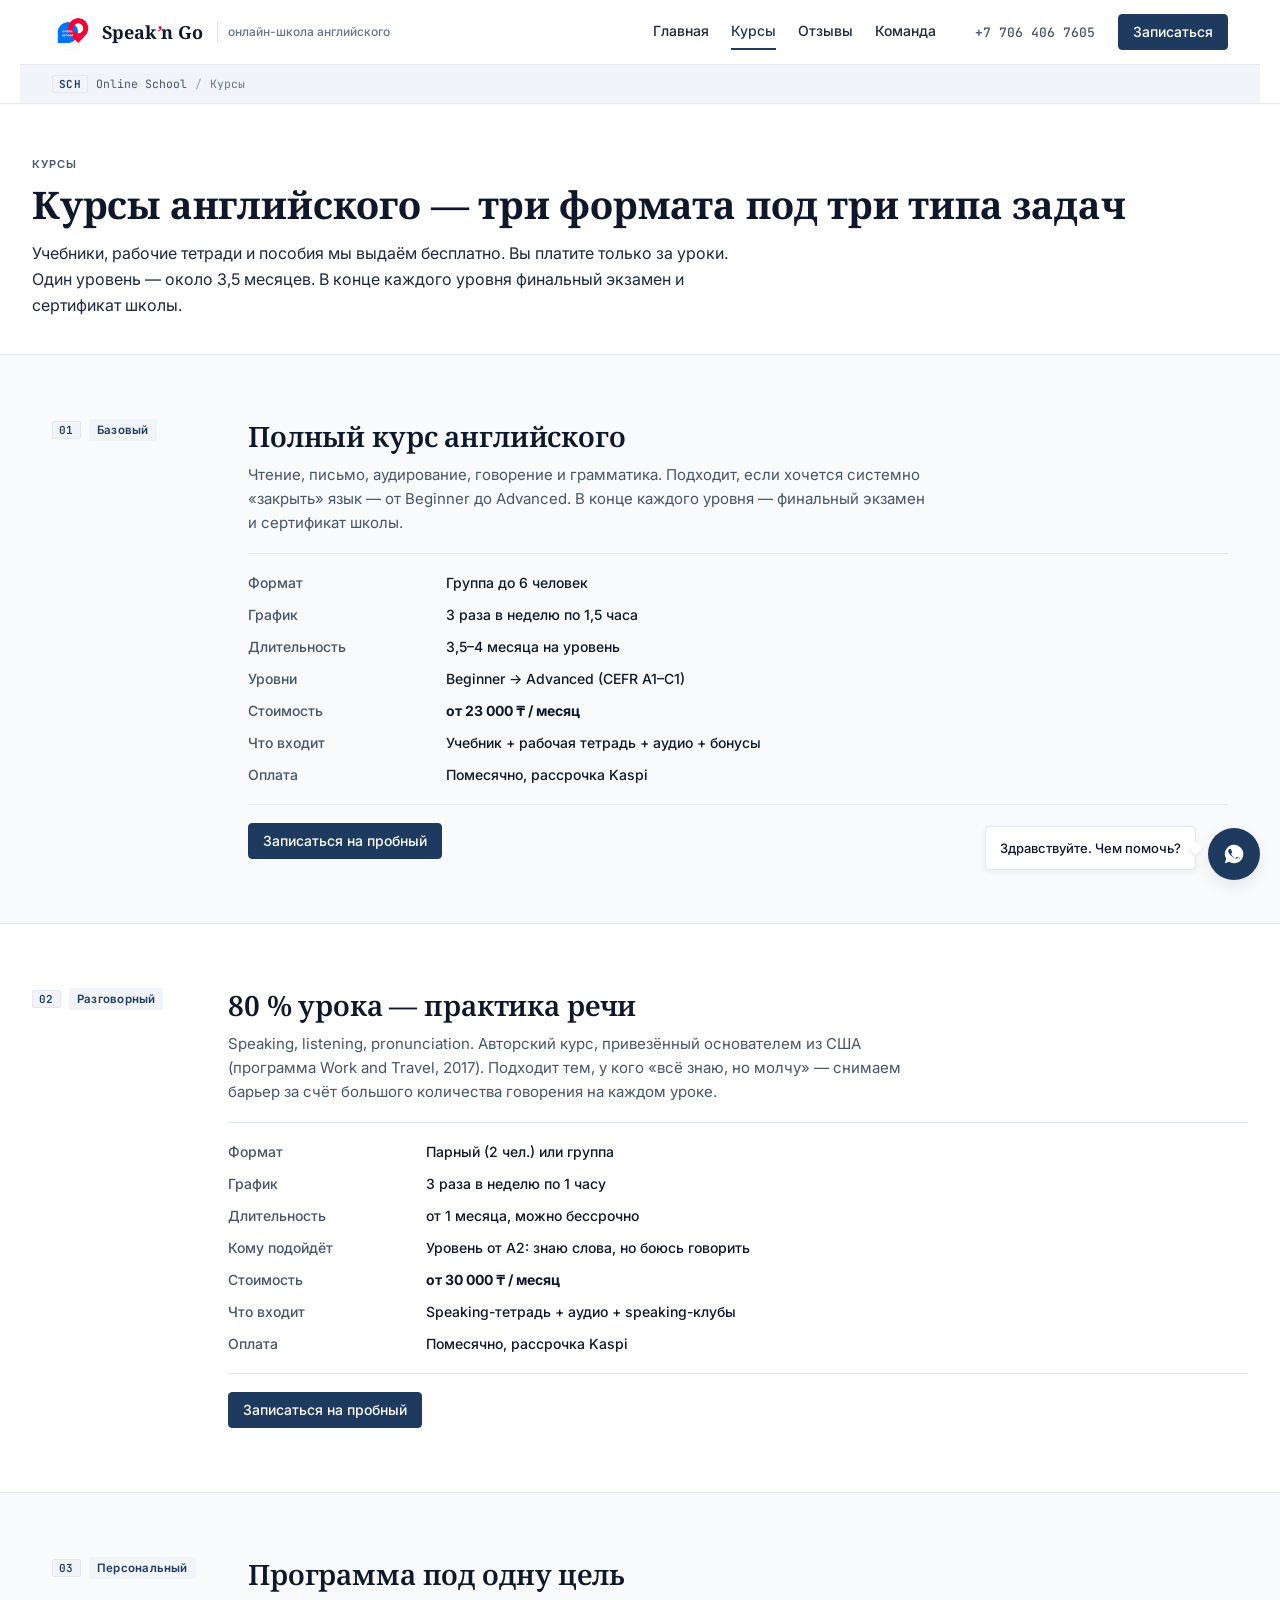
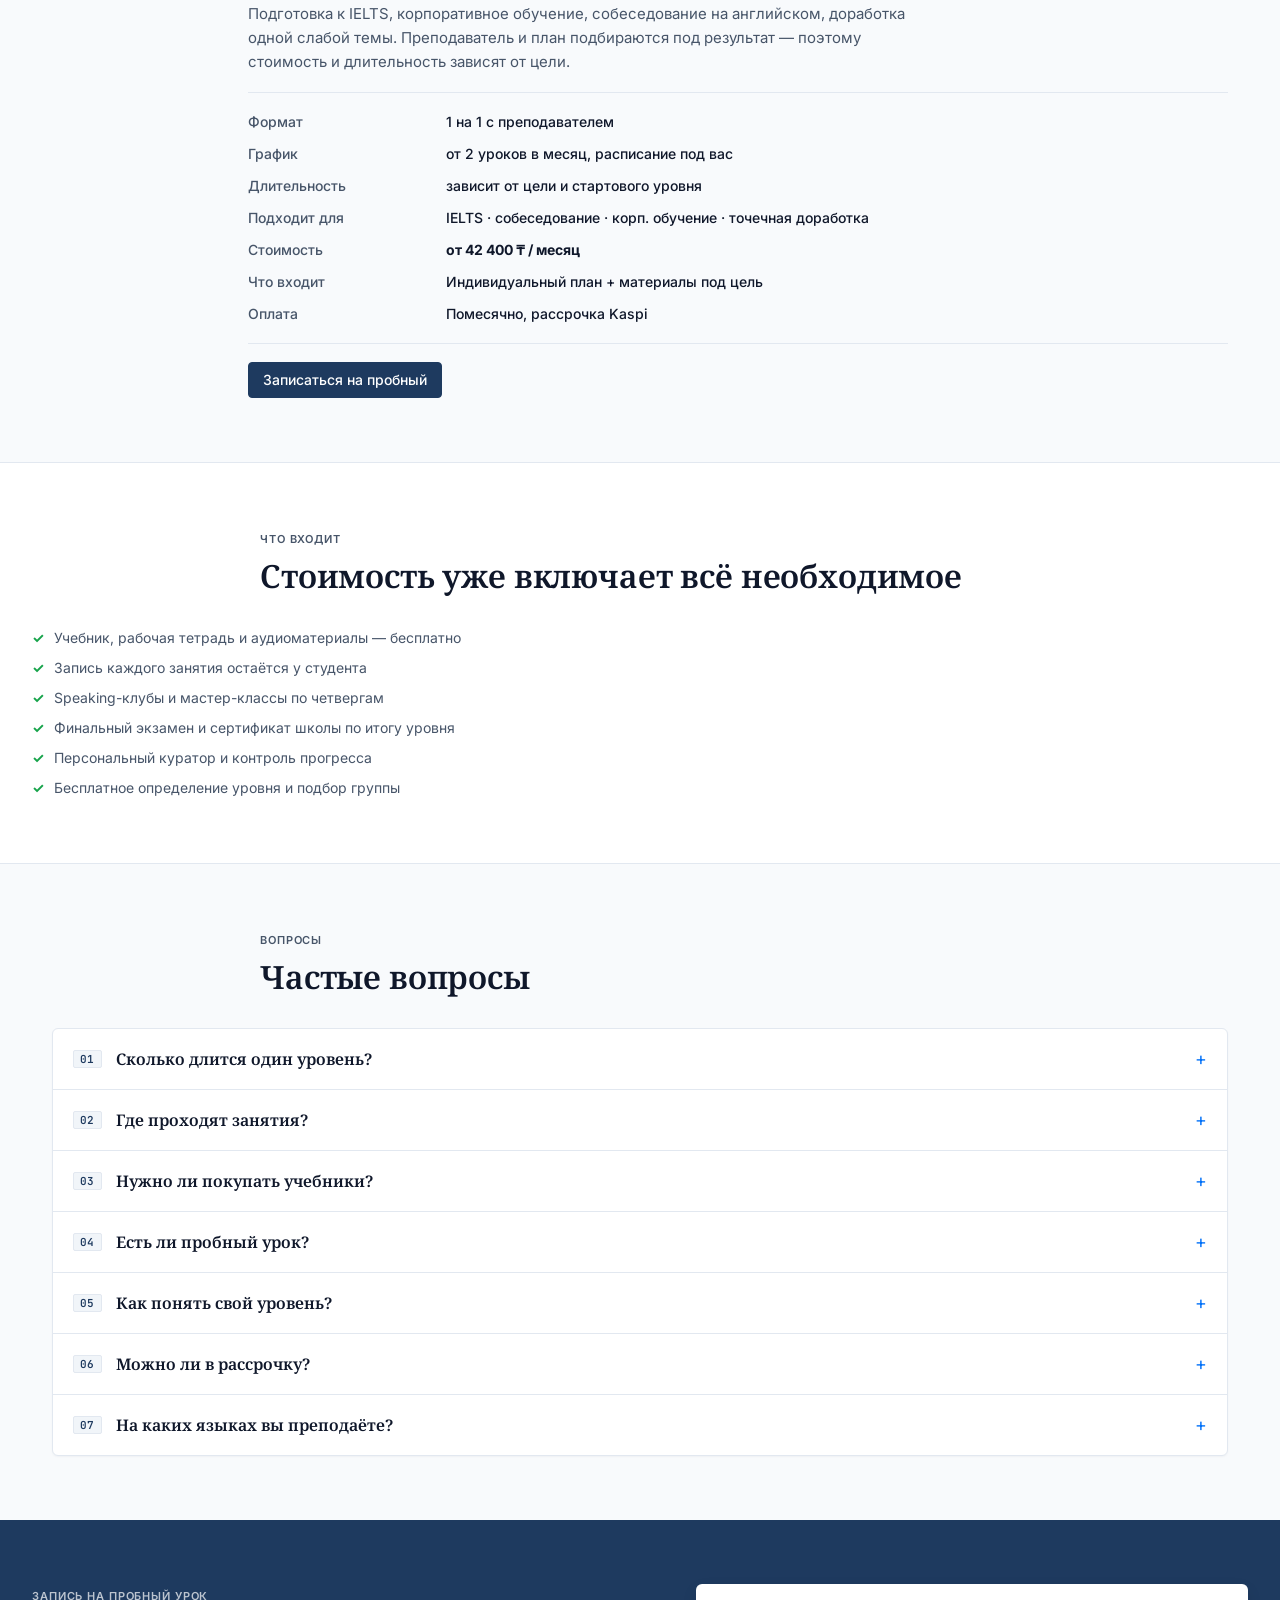
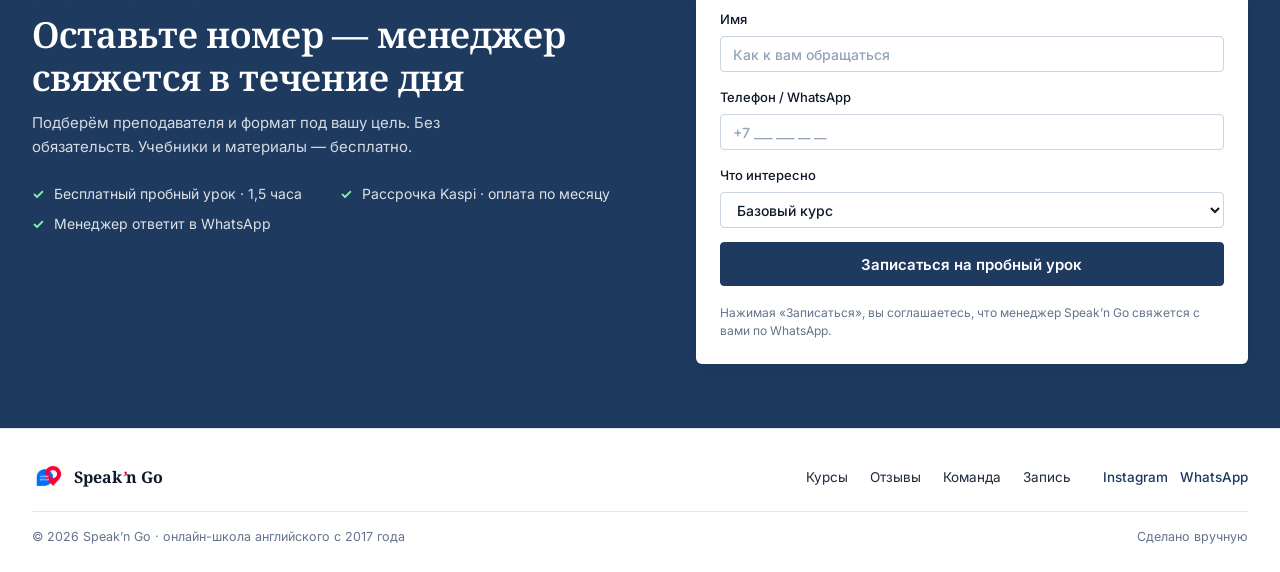
==== courses.html @ c8f8a422 "split into 4 pages + persistent chat with quick replies" ====
<!doctype html>
<html lang="ru">
<head>
<meta charset="utf-8" />
<meta name="viewport" content="width=device-width,initial-scale=1,viewport-fit=cover" />
<title>Курсы английского — Speak'n Go</title>
<meta name="description" content="Курсы Speak'n Go: базовый, разговорный и персональный. Цены, форматы, длительность, что входит в стоимость. Учебники бесплатно, рассрочка Kaspi." />
<meta name="theme-color" content="#1E3A5F" />

<link rel="icon" type="image/png" href="assets/logo-clean.png" />
<link rel="apple-touch-icon" href="assets/logo-clean.png" />

<meta property="og:type" content="website" />
<meta property="og:title" content="Курсы английского — Speak'n Go" />
<meta property="og:description" content="Базовый, разговорный и персональный курсы. Полная программа, цены и условия." />
<meta property="og:url" content="https://speak-and-go-lake.vercel.app/courses.html" />
<meta property="og:image" content="https://speak-and-go-lake.vercel.app/assets/logo-clean.png" />
<meta name="twitter:card" content="summary_large_image" />

<link rel="preconnect" href="https://fonts.googleapis.com" />
<link rel="preconnect" href="https://fonts.gstatic.com" crossorigin />
<link href="https://fonts.googleapis.com/css2?family=Noto+Serif:ital,wght@0,400;0,600;0,700;1,400;1,600&family=Inter:wght@400;500;600;700&family=JetBrains+Mono:wght@400;500;600&display=swap" rel="stylesheet" />
<link rel="stylesheet" href="style.css" />
</head>
<body data-page="courses">

<a class="skip" href="#main">К содержанию</a>

<header class="topbar">
  <div class="topbar__row">
    <a class="brand" href="index.html" aria-label="Speak'n Go">
      <img src="assets/logo-clean.webp" alt="" width="40" height="40" />
      <span class="brand__name">Speak<span>’</span>n Go</span>
      <span class="brand__sub">онлайн-школа английского</span>
    </a>
    <nav class="topbar__nav" aria-label="Главное меню">
      <a href="index.html">Главная</a>
      <a href="courses.html" class="is-active">Курсы</a>
      <a href="results.html">Отзывы</a>
      <a href="team.html">Команда</a>
    </nav>
    <div class="topbar__cta">
      <a class="btn btn--ghost" href="tel:+77064067605">+7 706 406 7605</a>
      <a class="btn btn--primary" href="#lead">Записаться</a>
    </div>
    <button id="burger" class="burger" aria-controls="mobileMenu" aria-expanded="false" aria-label="Меню">
      <span></span><span></span><span></span>
    </button>
  </div>
  <nav id="mobileMenu" class="mobileMenu" hidden aria-label="Мобильное меню">
    <a href="index.html" data-close>Главная</a>
    <a href="courses.html" data-close>Курсы</a>
    <a href="results.html" data-close>Отзывы</a>
    <a href="team.html" data-close>Команда</a>
    <a class="btn btn--primary mobileMenu__cta" href="#lead" data-close>Записаться</a>
  </nav>
  <div class="topbar__crumb">
    <span class="kbd">SCH</span>
    <a href="index.html">Online School</a>
    <span class="sep">/</span>
    <span class="muted">Курсы</span>
  </div>
</header>

<main id="main">

<section class="page-hero">
  <div class="page-hero__inner">
    <span class="overline">Курсы</span>
    <h1>Курсы английского — три формата под три типа задач</h1>
    <p class="lede">Учебники, рабочие тетради и пособия мы выдаём бесплатно. Вы платите только за уроки. Один уровень — около 3,5 месяцев. В конце каждого уровня финальный экзамен и сертификат школы.</p>
  </div>
</section>

<section id="basic" class="section">
  <div class="course-row">
    <div class="course-row__meta">
      <span class="kbd">01</span>
      <span class="chip chip--filter">Базовый</span>
    </div>
    <div class="course-row__body">
      <h2>Полный курс английского</h2>
      <p class="section__lead">Чтение, письмо, аудирование, говорение и грамматика. Подходит, если хочется системно «закрыть» язык — от Beginner до Advanced. В конце каждого уровня — финальный экзамен и сертификат школы.</p>
      <dl class="kv kv--wide">
        <dt>Формат</dt><dd>Группа до 6 человек</dd>
        <dt>График</dt><dd>3 раза в неделю по 1,5 часа</dd>
        <dt>Длительность</dt><dd>3,5–4 месяца на уровень</dd>
        <dt>Уровни</dt><dd>Beginner → Advanced (CEFR A1–C1)</dd>
        <dt>Стоимость</dt><dd><b>от 23 000 ₸ / месяц</b></dd>
        <dt>Что входит</dt><dd>Учебник + рабочая тетрадь + аудио + бонусы</dd>
        <dt>Оплата</dt><dd>Помесячно, рассрочка Kaspi</dd>
      </dl>
      <a class="btn btn--primary" href="#lead">Записаться на пробный</a>
    </div>
  </div>
</section>

<section id="speaking" class="section section--alt">
  <div class="course-row">
    <div class="course-row__meta">
      <span class="kbd">02</span>
      <span class="chip chip--filter">Разговорный</span>
    </div>
    <div class="course-row__body">
      <h2>80 % урока — практика речи</h2>
      <p class="section__lead">Speaking, listening, pronunciation. Авторский курс, привезённый основателем из США (программа Work&nbsp;and&nbsp;Travel, 2017). Подходит тем, у кого «всё знаю, но молчу» — снимаем барьер за счёт большого количества говорения на каждом уроке.</p>
      <dl class="kv kv--wide">
        <dt>Формат</dt><dd>Парный (2 чел.) или группа</dd>
        <dt>График</dt><dd>3 раза в неделю по 1 часу</dd>
        <dt>Длительность</dt><dd>от 1 месяца, можно бессрочно</dd>
        <dt>Кому подойдёт</dt><dd>Уровень от A2: знаю слова, но боюсь говорить</dd>
        <dt>Стоимость</dt><dd><b>от 30 000 ₸ / месяц</b></dd>
        <dt>Что входит</dt><dd>Speaking-тетрадь + аудио + speaking-клубы</dd>
        <dt>Оплата</dt><dd>Помесячно, рассрочка Kaspi</dd>
      </dl>
      <a class="btn btn--primary" href="#lead">Записаться на пробный</a>
    </div>
  </div>
</section>

<section id="personal" class="section">
  <div class="course-row">
    <div class="course-row__meta">
      <span class="kbd">03</span>
      <span class="chip chip--filter">Персональный</span>
    </div>
    <div class="course-row__body">
      <h2>Программа под одну цель</h2>
      <p class="section__lead">Подготовка к IELTS, корпоративное обучение, собеседование на английском, доработка одной слабой темы. Преподаватель и план подбираются под результат — поэтому стоимость и длительность зависят от цели.</p>
      <dl class="kv kv--wide">
        <dt>Формат</dt><dd>1 на 1 с преподавателем</dd>
        <dt>График</dt><dd>от 2 уроков в месяц, расписание под вас</dd>
        <dt>Длительность</dt><dd>зависит от цели и стартового уровня</dd>
        <dt>Подходит для</dt><dd>IELTS · собеседование · корп. обучение · точечная доработка</dd>
        <dt>Стоимость</dt><dd><b>от 42 400 ₸ / месяц</b></dd>
        <dt>Что входит</dt><dd>Индивидуальный план + материалы под цель</dd>
        <dt>Оплата</dt><dd>Помесячно, рассрочка Kaspi</dd>
      </dl>
      <a class="btn btn--primary" href="#lead">Записаться на пробный</a>
    </div>
  </div>
</section>

<section class="section section--alt">
  <header class="section__head">
    <span class="overline">Что входит</span>
    <h2>Стоимость уже включает всё необходимое</h2>
  </header>
  <ul class="bullets bullets--col">
    <li>Учебник, рабочая тетрадь и аудиоматериалы — бесплатно</li>
    <li>Запись каждого занятия остаётся у студента</li>
    <li>Speaking-клубы и мастер-классы по четвергам</li>
    <li>Финальный экзамен и сертификат школы по итогу уровня</li>
    <li>Персональный куратор и контроль прогресса</li>
    <li>Бесплатное определение уровня и подбор группы</li>
  </ul>
</section>

<section id="faq" class="section">
  <header class="section__head">
    <span class="overline">Вопросы</span>
    <h2>Частые вопросы</h2>
  </header>
  <div class="qa">
    <details>
      <summary><span class="kbd">01</span> Сколько длится один уровень?</summary>
      <p>В среднем 3,5–4 месяца. Зависит от количества занятий в неделю. В конце уровня — финальный экзамен; чтобы перейти дальше, нужно набрать 70 %+. После сдачи студент получает сертификат об окончании уровня.</p>
    </details>
    <details>
      <summary><span class="kbd">02</span> Где проходят занятия?</summary>
      <p>Онлайн, на платформе Zoom или Google Meet. Преподаватель видит вас, вы видите его и материалы. Все занятия записываются и остаются у вас.</p>
    </details>
    <details>
      <summary><span class="kbd">03</span> Нужно ли покупать учебники?</summary>
      <p>Нет. Все учебные материалы мы выдаём бесплатно в электронном формате — плюс пакет бонусов от школы.</p>
    </details>
    <details>
      <summary><span class="kbd">04</span> Есть ли пробный урок?</summary>
      <p>Да, два варианта. Бесплатно — в действующей группе вашего уровня (1,5 часа). Индивидуально — 2 400 ₸ за 1 час, изучаете первую тему вашего курса. Перед уроком менеджер бесплатно подбирает группу.</p>
    </details>
    <details>
      <summary><span class="kbd">05</span> Как понять свой уровень?</summary>
      <p>Перед записью наш менеджер проводит бесплатную консультацию: выявляет цели, желания и текущий уровень — после этого предлагает формат и программу.</p>
    </details>
    <details>
      <summary><span class="kbd">06</span> Можно ли в рассрочку?</summary>
      <p>Да, доступна рассрочка Kaspi. Также можно платить помесячно — без долгого договора.</p>
    </details>
    <details>
      <summary><span class="kbd">07</span> На каких языках вы преподаёте?</summary>
      <p>Объясняем на русском и казахском. Есть преподаватели, которые ведут уроки полностью на казахском.</p>
    </details>
  </div>
</section>

<section id="lead" class="section lead">
  <div class="lead__grid">
    <div class="lead__copy">
      <span class="overline overline--invert">Запись на пробный урок</span>
      <h2>Оставьте номер — менеджер свяжется в течение дня</h2>
      <p>Подберём преподавателя и формат под вашу цель. Без обязательств. Учебники и материалы — бесплатно.</p>
      <ul class="bullets bullets--invert">
        <li>Бесплатный пробный урок · 1,5 часа</li>
        <li>Рассрочка Kaspi · оплата по месяцу</li>
        <li>Менеджер ответит в WhatsApp</li>
      </ul>
    </div>
    <form class="lead__form" id="leadForm" onsubmit="return submitLead(event)" novalidate>
      <label>Имя
        <input type="text" name="name" required autocomplete="name" placeholder="Как к вам обращаться" />
      </label>
      <label>Телефон / WhatsApp
        <input type="tel" name="phone" required autocomplete="tel" placeholder="+7 ___ ___ __ __" />
      </label>
      <label>Что интересно
        <select name="course">
          <option value="basic">Базовый курс</option>
          <option value="speaking">Разговорный</option>
          <option value="personal">Персональный (IELTS / собеседование / корп.)</option>
          <option value="kids">Для ребёнка</option>
          <option value="other">Подскажите</option>
        </select>
      </label>
      <button class="btn btn--primary btn--lg" type="submit">Записаться на пробный урок</button>
      <p class="form__note">Нажимая «Записаться», вы соглашаетесь, что менеджер Speak<span>’</span>n Go свяжется с вами по WhatsApp.</p>
    </form>
  </div>
</section>

</main>

<footer class="footer">
  <div class="footer__row">
    <a class="brand brand--foot" href="index.html" aria-label="Speak'n Go">
      <img src="assets/logo-clean.webp" alt="" width="32" height="32" />
      <span class="brand__name">Speak<span>’</span>n Go</span>
    </a>
    <nav class="footer__nav" aria-label="Подвал">
      <a href="courses.html">Курсы</a>
      <a href="results.html">Отзывы</a>
      <a href="team.html">Команда</a>
      <a href="#lead">Запись</a>
    </nav>
    <div class="footer__contacts">
      <a href="https://instagram.com/speakngo.online" target="_blank" rel="noopener">Instagram</a>
      <a href="#lead">WhatsApp</a>
    </div>
  </div>
  <div class="footer__legal">
    <span>© <span id="year"></span> Speak<span>’</span>n Go · онлайн-школа английского с 2017 года</span>
    <span class="muted">Сделано вручную</span>
  </div>
</footer>

<button class="wa-float" id="chatToggle" aria-controls="chat" aria-expanded="false" aria-label="Открыть чат">
  <svg width="22" height="22" viewBox="0 0 24 24" aria-hidden="true"><path fill="currentColor" d="M12 2a10 10 0 0 0-8.5 15.2L2 22l4.9-1.5A10 10 0 1 0 12 2Zm5 13.6c-.2.6-1.2 1.2-1.7 1.3-.5.1-1.1.1-1.7-.1-.4-.1-1-.3-1.6-.6a13 13 0 0 1-5.1-4.5 5.7 5.7 0 0 1-1.2-3c0-.6.2-1.2.6-1.6.4-.4.8-.5 1-.5h.7c.2 0 .5-.1.8.6l1.1 2.6c.1.2.1.4 0 .6l-.4.6-.5.6c-.2.2-.3.4-.1.7.2.3.9 1.4 1.9 2.3 1.3 1.1 2.4 1.5 2.7 1.7.3.1.5.1.7-.1l.8-.9c.2-.3.5-.2.7-.1l2.3 1.1c.3.1.5.2.6.4.1.2.1.5-.1 1.1Z"/></svg>
</button>
<div class="wa-greeting" id="chatGreeting">Здравствуйте. Чем помочь?</div>

<aside class="chat" id="chat" hidden aria-label="Чат школы">
  <header class="chat__head">
    <div>
      <strong>Speak<span>’</span>n Go</strong>
      <small><span class="dot"></span> онлайн · ответим за 5 минут</small>
    </div>
    <button id="chatClose" aria-label="Закрыть">×</button>
  </header>
  <div class="chat__body" id="chatBody">
    <div class="chat__msg chat__msg--in">Здравствуйте. Я менеджер Speak<span>’</span>n Go. Что вас интересует?</div>
  </div>
  <div class="chat__quick">
    <button data-q="trial">Пробный урок</button>
    <button data-q="price">Стоимость</button>
    <button data-q="format">Как проходят занятия</button>
    <button data-q="ielts">IELTS-подготовка</button>
    <button data-q="kids">Можно ли ребёнку</button>
    <button data-q="kaspi">Рассрочка</button>
  </div>
  <a class="btn btn--primary btn--block chat__cta" href="#lead" data-close-chat>Оставить заявку</a>
</aside>

<script src="script.js"></script>
</body>
</html>
---- style.css ----
/* =========================================================================
   Speak'n Go — CorpScale (per .design/DESIGN.md)
   Navy + slate + blue · Noto Serif headlines · Inter body · JetBrains Mono
   ========================================================================= */

:root{
  --primary:#1E3A5F;        /* navy */
  --primary-2:#162D4A;      /* navy hover */
  --secondary:#475569;      /* slate */
  --tertiary:#0070F8;       /* link blue — sampled from logo */
  --tertiary-2:#0057C2;
  --brand-red:#F00038;      /* pin red — sampled from logo */
  --brand-red-2:#C70030;
  --brand-blue:#0070F8;     /* bubble blue — sampled from logo */
  --bg:#F8FAFC;
  --surface:#FFFFFF;
  --ink:#0F172A;
  --ink-2:#1E293B;
  --muted:#64748B;
  --muted-2:#94A3B8;
  --border:#E2E8F0;
  --border-2:#CBD5E1;
  --rail:#F1F5F9;
  --ok:#16A34A;
  --ok-bg:rgba(22,163,74,.10);
  --warn:#CA8A04;
  --info:#2563EB;
  --info-bg:rgba(37,99,235,.10);

  --r-sm:2px;
  --r:4px;
  --r-lg:6px;
  --r-xl:8px;

  --shadow-1:0 1px 2px rgba(15,23,42,.04);
  --shadow-2:0 2px 6px rgba(15,23,42,.06);
  --shadow-3:0 6px 16px rgba(15,23,42,.08);
  --shadow-4:0 12px 32px rgba(15,23,42,.12);

  --serif:'Noto Serif',Georgia,'Times New Roman',serif;
  --sans:'Inter',-apple-system,Segoe UI,Roboto,sans-serif;
  --mono:'JetBrains Mono',ui-monospace,SFMono-Regular,Menlo,monospace;

  --pad:clamp(16px,4vw,32px);
  --max:1240px;
}

*{box-sizing:border-box}
html{scroll-behavior:smooth;-webkit-text-size-adjust:100%}
body{
  margin:0;background:var(--bg);color:var(--ink-2);
  font-family:var(--sans);font-size:14px;line-height:22px;
  -webkit-font-smoothing:antialiased;text-rendering:optimizeLegibility;
}
body.no-scroll{overflow:hidden}
img{max-width:100%;height:auto;display:block}
a{color:inherit;text-decoration:none}
button{font:inherit;cursor:pointer;background:none;border:0}

.skip{position:absolute;left:-9999px}
.skip:focus{left:8px;top:8px;background:var(--primary);color:#fff;padding:8px 12px;border-radius:var(--r);z-index:1000}

/* Typography utility classes */
.overline{font-family:var(--sans);font-size:11px;line-height:16px;font-weight:600;letter-spacing:.08em;text-transform:uppercase;color:var(--secondary);display:inline-block}
.overline--invert{color:rgba(255,255,255,.7)}
.kbd{display:inline-flex;align-items:center;justify-content:center;min-width:24px;height:18px;padding:0 6px;background:var(--rail);border:1px solid var(--border);border-radius:var(--r-sm);font-family:var(--mono);font-size:11px;line-height:1;font-weight:600;color:var(--primary);letter-spacing:.04em}
.muted{color:var(--muted)}
.small{font-size:12px;line-height:18px}
.center{text-align:center}
.link{color:var(--tertiary);font-weight:500}
.link:hover{color:var(--tertiary-2);text-decoration:underline;text-underline-offset:2px}

h1,h2,h3,h4{font-family:var(--serif);font-weight:700;color:var(--ink);margin:0;letter-spacing:-.005em}
h1{font-size:clamp(30px,4.4vw,44px);line-height:1.12;font-weight:700}
h1 em{font-style:italic;color:var(--brand-red);font-weight:700;background:linear-gradient(180deg,transparent 62%,rgba(240,0,56,.16) 62%);padding:0 .04em}
h2{font-size:24px;line-height:32px;font-weight:600}
h3{font-size:18px;line-height:26px;font-weight:600}
h4{font-size:15px;line-height:22px;font-weight:600}

/* ====================== TOP BAR ====================== */
.topbar{position:sticky;top:0;z-index:100;background:var(--surface);border-bottom:1px solid var(--border);box-shadow:var(--shadow-1)}
.topbar__row{
  max-width:var(--max);margin:0 auto;padding:0 var(--pad);
  display:flex;align-items:center;gap:24px;height:64px;
}
.brand{display:inline-flex;align-items:center;gap:10px;color:var(--ink)}
.brand img{width:40px;height:40px;display:block}
.brand__name{font-family:var(--serif);font-weight:700;font-size:18px;line-height:1;color:var(--ink)}
.brand__name span{color:var(--brand-red);font-style:italic;font-weight:700}
.brand__sub{display:none;font-size:12px;color:var(--muted);font-weight:500}
@media (min-width:1024px){.brand__sub{display:inline-block;border-left:1px solid var(--border);padding-left:10px;margin-left:4px}}

.topbar__nav{display:none;gap:22px;margin-left:auto}
.topbar__nav a{font-size:14px;font-weight:500;color:var(--ink-2);padding:6px 0;border-bottom:2px solid transparent}
.topbar__nav a:hover{color:var(--primary);border-bottom-color:var(--primary)}
.topbar__cta{display:none;gap:8px;margin-left:0}
@media (min-width:1024px){
  .topbar__nav{display:inline-flex}
  .topbar__cta{display:inline-flex}
}

.burger{display:inline-flex;flex-direction:column;justify-content:center;align-items:center;gap:4px;margin-left:auto;width:40px;height:40px;border:1px solid var(--border-2);border-radius:var(--r);background:#fff}
.burger span{width:18px;height:1.5px;background:var(--ink-2);border-radius:1px}
@media (min-width:1024px){.burger{display:none}}

/* Mobile menu — only ever visible when [hidden] is removed AND on small screens */
.mobileMenu{display:none}
.mobileMenu[hidden]{display:none!important}
@media (max-width:1023px){
  .mobileMenu:not([hidden]){
    display:flex;flex-direction:column;gap:4px;
    padding:12px var(--pad) 16px;border-top:1px solid var(--border);
    background:var(--surface);
  }
  .mobileMenu a{padding:12px 8px;font-size:15px;font-weight:500;color:var(--ink-2);border-radius:var(--r)}
  .mobileMenu a:hover{background:var(--rail)}
  .mobileMenu__cta{margin-top:8px;background:var(--primary);color:#fff!important;text-align:center;border-radius:var(--r)}
}

.topbar__crumb{
  max-width:var(--max);margin:0 auto;padding:8px var(--pad);
  display:flex;flex-wrap:wrap;align-items:center;gap:8px;
  font-family:var(--mono);font-size:11.5px;color:var(--secondary);
  border-top:1px solid var(--border);background:var(--rail);
}
.topbar__crumb .sep{color:var(--muted-2)}

/* ====================== BUTTONS ====================== */
.btn{
  display:inline-flex;align-items:center;justify-content:center;gap:6px;
  height:36px;padding:0 14px;border-radius:var(--r);
  font-family:var(--sans);font-size:14px;font-weight:500;line-height:1;
  border:1px solid transparent;transition:background .12s,border-color .12s,color .12s;
  white-space:nowrap;
}
.btn--sm{height:28px;padding:0 10px;font-size:13px}
.btn--lg{height:44px;padding:0 18px;font-size:15px;font-weight:600}
.btn--primary{background:var(--primary);color:#fff;border-color:var(--primary)}
.btn--primary:hover{background:var(--primary-2);border-color:var(--primary-2)}
.btn--secondary{background:var(--surface);color:var(--primary);border-color:var(--border-2)}
.btn--secondary:hover{background:var(--rail)}
.btn--ghost{background:transparent;color:var(--secondary);border-color:transparent;font-family:var(--mono);font-size:13px;font-weight:500}
.btn--ghost:hover{color:var(--primary);background:var(--rail)}
.btn--block{width:100%}

/* ====================== HERO ====================== */
.hero{max-width:var(--max);margin:0 auto;padding:48px var(--pad) 64px}
.hero__grid{display:grid;grid-template-columns:1fr;gap:40px;align-items:start}
@media (min-width:960px){.hero__grid{grid-template-columns:1.15fr 1fr;gap:64px}}
.hero__copy h1{margin:12px 0 16px}
.lede{font-size:16px;line-height:26px;color:var(--ink-2);max-width:580px;margin:0 0 24px}
.hero__cta{display:flex;flex-wrap:wrap;gap:10px;margin-bottom:28px}
.hero__meta{list-style:none;padding:0;margin:0;display:grid;grid-template-columns:repeat(2,1fr);gap:10px}
.hero__meta li{padding:14px 16px;background:var(--surface);border:1px solid var(--border);border-radius:var(--r);font-size:13px;color:var(--secondary)}
.hero__meta b{display:block;font-family:var(--serif);font-weight:700;font-size:24px;line-height:1.1;color:var(--ink);margin-bottom:2px}
@media (min-width:560px){.hero__meta{grid-template-columns:repeat(4,1fr)}}

.hero__panel{background:var(--surface);border:1px solid var(--border);border-radius:var(--r-lg);box-shadow:var(--shadow-2);overflow:hidden}
.panel__head{display:flex;align-items:center;justify-content:space-between;gap:12px;padding:14px 16px;border-bottom:1px solid var(--border);background:#FBFCFE}
.panel__head h2{font-size:15px;line-height:22px;font-weight:600;color:var(--ink)}
.panel__foot{padding:12px 16px;border-top:1px solid var(--border);background:#FBFCFE;font-size:13px}

/* ====================== DATA TABLE ====================== */
.data{width:100%;border-collapse:collapse;font-size:13.5px}
.data thead th{
  text-align:left;padding:10px 16px;border-bottom:1px solid var(--border);
  font-weight:600;font-size:12px;letter-spacing:.04em;text-transform:uppercase;
  color:var(--secondary);background:#FBFCFE;
}
.data tbody td{padding:12px 16px;border-bottom:1px solid var(--border);vertical-align:middle;color:var(--ink-2)}
.data tbody tr:last-child td{border-bottom:0}
.data tbody tr:hover{background:#FBFCFE}
.data b{color:var(--brand-red);font-weight:700}
.data .amt{font-family:var(--serif);font-weight:600;font-size:18px;color:var(--ink)}
.data--wide tbody td{padding:14px 16px}
.row--selected{background:#EFF6FF!important;box-shadow:inset 3px 0 0 0 var(--brand-red)}
.row--selected td{color:var(--ink)}

/* ====================== CHIPS ====================== */
.chip{display:inline-flex;align-items:center;gap:4px;padding:3px 8px;border-radius:var(--r-sm);font-family:var(--sans);font-size:11.5px;font-weight:600;line-height:1.4;letter-spacing:.02em}
.chip--filter{background:var(--rail);color:var(--primary)}
.chip--ok{background:var(--ok-bg);color:var(--ok)}
.chip--info{background:var(--info-bg);color:var(--info)}
.chip--sm{padding:2px 6px;font-size:10.5px}

/* ====================== SECTIONS ====================== */
.section{max-width:var(--max);margin:0 auto;padding:64px var(--pad)}
.section--alt{background:var(--surface);max-width:none;border-top:1px solid var(--border);border-bottom:1px solid var(--border)}
.section--alt > *{max-width:var(--max);margin-left:auto;margin-right:auto}
.section__head{margin:0 auto 32px;max-width:760px}
.section__head h2{margin:8px 0 6px;font-size:clamp(24px,3vw,32px);line-height:1.2}
.section__lead{color:var(--secondary);font-size:15px;line-height:24px;margin:0;max-width:680px}

.grid{display:grid;gap:16px}
.grid--2{grid-template-columns:1fr}
.grid--3{grid-template-columns:1fr}
.grid--5{grid-template-columns:repeat(2,1fr)}
.grid--6{grid-template-columns:repeat(2,1fr)}
@media (min-width:640px){.grid--2{grid-template-columns:repeat(2,1fr);max-width:720px;margin-inline:auto};.grid--6{grid-template-columns:repeat(3,1fr)}}
@media (min-width:760px){.grid--3{grid-template-columns:repeat(3,1fr)};.grid--5{grid-template-columns:repeat(3,1fr)}}
@media (min-width:1024px){.grid--5{grid-template-columns:repeat(5,1fr)};.grid--6{grid-template-columns:repeat(6,1fr)}}

/* ====================== CARDS ====================== */
.card{
  background:var(--surface);border:1px solid var(--border);border-radius:var(--r);
  padding:20px;display:flex;flex-direction:column;gap:14px;
  box-shadow:var(--shadow-1);transition:box-shadow .15s,border-color .15s;
}
.card:hover{box-shadow:var(--shadow-2);border-color:var(--border-2)}
.card--accent{border-color:var(--primary);box-shadow:var(--shadow-2);position:relative}
.card--accent::before{content:"";display:block;position:absolute;top:0;left:0;right:0;height:3px;background:linear-gradient(90deg,var(--brand-blue) 0%,var(--brand-red) 100%);border-radius:var(--r) var(--r) 0 0}
.card__head{display:flex;align-items:center;justify-content:space-between;gap:8px;margin-top:-2px}
.card h3{margin:0}
.card p{margin:0;color:var(--secondary);font-size:14px;line-height:22px}
.kv{display:grid;grid-template-columns:auto 1fr;gap:6px 14px;margin:0;padding:14px 0;border-top:1px solid var(--border);border-bottom:1px solid var(--border);font-size:13px}
.kv dt{color:var(--secondary);font-weight:500}
.kv dd{margin:0;color:var(--ink);font-weight:500}
.card .link{margin-top:auto;font-size:13.5px}

/* ====================== PRICING PANEL ====================== */
.panel{background:var(--surface);border:1px solid var(--border);border-radius:var(--r-lg);box-shadow:var(--shadow-1);overflow:hidden}
.bullets{list-style:none;padding:0;margin:24px 0 0;display:grid;grid-template-columns:1fr;gap:8px}
.bullets li{position:relative;padding-left:22px;font-size:14px;color:var(--secondary)}
.bullets li::before{content:"✓";position:absolute;left:0;top:0;color:var(--ok);font-weight:700}
@media (min-width:760px){.bullets{grid-template-columns:repeat(2,1fr)}}
.bullets--invert li{color:rgba(255,255,255,.85)}
.bullets--invert li::before{color:#86EFAC}

/* ====================== RESULTS ====================== */
.result{
  display:flex;flex-direction:column;background:var(--surface);
  border:1px solid var(--border);border-radius:var(--r);overflow:hidden;
  box-shadow:var(--shadow-1);transition:box-shadow .15s,transform .15s;
}
.result:hover{box-shadow:var(--shadow-3)}
.result img{aspect-ratio:9/16;object-fit:cover;width:100%;background:#DCFCE7}
.result__body{padding:14px 16px;display:flex;flex-direction:column;gap:8px;border-top:1px solid var(--border);background:#FBFCFE}
.result__body p{margin:0;font-size:13.5px;color:var(--secondary)}
.result__body b{color:var(--ink);font-weight:600}

.results__sub{margin:48px 0 18px;font-family:var(--serif);font-weight:600;font-size:20px;line-height:28px;color:var(--ink)}
.thumb{margin:0;background:var(--surface);border:1px solid var(--border);border-radius:var(--r);overflow:hidden}
.carousel{display:flex;gap:14px;overflow-x:auto;scroll-snap-type:x mandatory;scroll-behavior:smooth;padding:4px 4px 18px;-webkit-overflow-scrolling:touch}
.carousel::-webkit-scrollbar{height:6px}
.carousel::-webkit-scrollbar-thumb{background:var(--border);border-radius:3px}
.carousel > .thumb{flex:0 0 auto;width:260px;scroll-snap-align:start;box-shadow:var(--shadow-1)}
.carousel > .thumb img{display:block;width:100%;height:auto}
@media (min-width:640px){.carousel > .thumb{width:300px}}
@media (min-width:1024px){.carousel > .thumb{width:340px}}

/* ====================== TEAM ====================== */
.person{
  background:var(--surface);border:1px solid var(--border);border-radius:var(--r);
  padding:14px;display:flex;flex-direction:column;gap:8px;box-shadow:var(--shadow-1);
}
.person img{width:100%;aspect-ratio:1/1;object-fit:cover;border-radius:var(--r);background:var(--rail)}
.person h4{margin:6px 0 0}
.person__role{margin:0;font-family:var(--mono);font-size:11.5px;letter-spacing:.04em;color:var(--primary);font-weight:500;text-transform:uppercase}
.person__bio{margin:4px 0 0;font-size:12.5px;line-height:18px;color:var(--secondary)}

/* ====================== FAQ ====================== */
.qa{background:var(--surface);border:1px solid var(--border);border-radius:var(--r-lg);overflow:hidden;box-shadow:var(--shadow-1)}
.qa details{border-bottom:1px solid var(--border)}
.qa details:last-child{border-bottom:0}
.qa details[open]{background:#FBFCFE}
.qa summary{display:flex;align-items:center;gap:14px;padding:18px 20px;cursor:pointer;list-style:none;font-family:var(--serif);font-size:16px;line-height:24px;font-weight:600;color:var(--ink)}
.qa summary::-webkit-details-marker{display:none}
.qa summary::after{content:"+";margin-left:auto;color:var(--tertiary);font-family:var(--sans);font-size:18px;line-height:1;font-weight:400}
.qa details[open] summary::after{content:"−"}
.qa p{margin:0;padding:0 20px 20px 60px;font-size:14px;line-height:22px;color:var(--ink-2)}

/* ====================== LEAD ====================== */
.lead{background:var(--primary);color:#fff;padding:64px var(--pad);max-width:none}
.lead__grid{max-width:var(--max);margin:0 auto;display:grid;grid-template-columns:1fr;gap:32px}
@media (min-width:960px){.lead__grid{grid-template-columns:1.1fr 1fr;gap:56px}}
.lead__copy h2{color:#fff;margin:8px 0 12px;font-size:clamp(26px,3.4vw,36px);line-height:1.18}
.lead__copy p{color:rgba(255,255,255,.82);font-size:15px;line-height:24px;margin:0 0 18px;max-width:480px}

.lead__form{
  background:var(--surface);color:var(--ink);
  border-radius:var(--r-lg);padding:24px;display:flex;flex-direction:column;gap:14px;
  box-shadow:var(--shadow-3);
}
.lead__form label{display:flex;flex-direction:column;gap:6px;font-size:13px;font-weight:500;color:var(--ink)}
.lead__form input,.lead__form select{
  font:inherit;font-size:14px;height:36px;padding:0 12px;
  border:1px solid var(--border-2);border-radius:var(--r);background:#fff;color:var(--ink);
  transition:border-color .12s,box-shadow .12s;
}
.lead__form input:hover,.lead__form select:hover{border-color:var(--secondary)}
.lead__form input:focus,.lead__form select:focus{outline:0;border-color:var(--primary);box-shadow:0 0 0 3px rgba(30,58,95,.12)}
.lead__form input::placeholder{color:var(--muted-2)}
.form__note{margin:4px 0 0;font-size:12px;line-height:18px;color:var(--muted)}

/* ====================== FOOTER ====================== */
.footer{background:var(--surface);border-top:1px solid var(--border);padding:32px var(--pad) 24px;color:var(--secondary)}
.footer__row{max-width:var(--max);margin:0 auto;display:flex;flex-wrap:wrap;align-items:center;gap:20px 32px;padding-bottom:18px;border-bottom:1px solid var(--border)}
.brand--foot img{width:32px;height:32px;display:block}
.brand--foot .brand__name{font-size:16px}
.footer__nav{display:flex;flex-wrap:wrap;gap:14px 22px;margin-left:auto}
.footer__nav a{font-size:13.5px;color:var(--ink-2)}
.footer__nav a:hover{color:var(--primary)}
.footer__contacts{display:flex;gap:12px;font-size:13.5px;font-weight:500}
.footer__contacts a{color:var(--primary)}
.footer__legal{max-width:var(--max);margin:14px auto 0;display:flex;flex-wrap:wrap;justify-content:space-between;gap:8px;font-size:12.5px;color:var(--muted)}

/* ====================== FLOATING WA + CHAT ====================== */
.wa-float{
  position:fixed;right:20px;bottom:20px;z-index:60;
  width:52px;height:52px;border-radius:50%;
  background:var(--primary);color:#fff;
  display:inline-flex;align-items:center;justify-content:center;
  box-shadow:var(--shadow-3);transition:background .15s;
}
.wa-float:hover{background:var(--primary-2)}
.wa-greeting{
  position:fixed;right:84px;bottom:30px;z-index:59;
  background:var(--surface);color:var(--ink);
  padding:10px 14px;font-size:13px;font-weight:500;
  border:1px solid var(--border);border-radius:var(--r);box-shadow:var(--shadow-2);
  max-width:230px;
}
.wa-greeting.is-hidden{display:none}
.wa-greeting::after{content:"";position:absolute;right:-6px;bottom:14px;width:10px;height:10px;background:var(--surface);transform:rotate(45deg);border-right:1px solid var(--border);border-bottom:1px solid var(--border)}

.chat{
  position:fixed;right:20px;bottom:84px;z-index:61;
  width:min(360px,calc(100vw - 40px));max-height:min(560px,calc(100vh - 130px));
  background:var(--surface);border:1px solid var(--border);border-radius:var(--r-xl);
  box-shadow:var(--shadow-4);display:flex;flex-direction:column;overflow:hidden;
}
.chat[hidden]{display:none}
.chat__head{display:flex;align-items:center;gap:10px;padding:12px 16px;background:var(--primary);color:#fff}
.chat__head strong{display:block;font-family:var(--serif);font-size:15px;font-weight:600}
.chat__head strong span{color:var(--brand-red);font-style:italic;font-weight:700}
.chat__head small{display:flex;align-items:center;gap:6px;font-family:var(--mono);font-size:11px;color:rgba(255,255,255,.7)}
.chat__head .dot{width:6px;height:6px;border-radius:50%;background:#22C55E;display:inline-block}
.chat__head button{margin-left:auto;width:26px;height:26px;color:#fff;font-size:20px;line-height:1;border-radius:var(--r-sm)}
.chat__head button:hover{background:rgba(255,255,255,.1)}
.chat__body{flex:1;overflow-y:auto;padding:14px 16px;display:flex;flex-direction:column;gap:10px;background:#FBFCFE}
.chat__msg{padding:9px 12px;border-radius:var(--r-lg);font-size:13.5px;line-height:1.45;max-width:88%}
.chat__msg span{color:var(--brand-red);font-style:italic;font-weight:700}
.chat__msg--in{background:var(--surface);color:var(--ink);border:1px solid var(--border);align-self:flex-start;border-bottom-left-radius:var(--r-sm)}
.chat__msg--out{background:var(--primary);color:#fff;align-self:flex-end;border-bottom-right-radius:var(--r-sm)}
.chat__msg--out span{color:#FFB1C2;font-style:italic;font-weight:700}
.chat__quick{display:flex;flex-wrap:wrap;gap:6px;padding:10px 12px;background:var(--surface);border-top:1px solid var(--border)}
.chat__quick button{font-family:var(--sans);font-size:12px;font-weight:500;padding:6px 10px;color:var(--ink-2);background:var(--rail);border:1px solid var(--border);border-radius:var(--r)}
.chat__quick button:hover{background:var(--surface);border-color:var(--primary);color:var(--primary)}
.chat__cta{margin:0 12px 12px}

@media (max-width:520px){
  .wa-greeting{display:none}
  .chat{right:12px;left:12px;width:auto;bottom:80px}
}

/* ====================== MULTI-PAGE EXTRAS ====================== */

/* Active nav link */
.topbar__nav a.is-active{color:var(--primary);border-bottom-color:var(--primary)}
.mobileMenu a.is-active{color:var(--primary);background:var(--rail)}

/* Breadcrumb link */
.topbar__crumb a{color:var(--secondary);transition:color .12s}
.topbar__crumb a:hover{color:var(--primary)}

/* "See all" link under preview sections */
.more{margin:24px 0 0}
.more .link{font-size:14px;font-weight:500}

/* Preview team grid (4 across at desktop) */
.grid--4{grid-template-columns:repeat(2,1fr)}
@media (min-width:760px){.grid--4{grid-template-columns:repeat(4,1fr)}}

/* Page hero (subpages) */
.page-hero{
  background:var(--surface);border-bottom:1px solid var(--border);
  padding:48px var(--pad) 36px;
}
.page-hero__inner{max-width:var(--max);margin:0 auto}
.page-hero h1{margin:8px 0 14px;font-size:clamp(26px,3.4vw,38px);line-height:1.16}
.page-hero .lede{margin:0;max-width:720px}

/* Course rows on courses.html */
.course-row{
  max-width:var(--max);margin:0 auto;
  display:grid;grid-template-columns:1fr;gap:18px;
}
@media (min-width:880px){
  .course-row{grid-template-columns:160px 1fr;gap:36px;align-items:start}
}
.course-row__meta{display:flex;align-items:center;gap:8px;flex-wrap:wrap}
.course-row__body h2{font-size:clamp(22px,2.6vw,28px);line-height:1.22;margin:0 0 10px}
.course-row__body .section__lead{margin-bottom:18px}
.course-row__body .btn{margin-top:18px}

/* Wider key-value list for detail pages */
.kv--wide{grid-template-columns:140px 1fr;gap:10px 18px;font-size:14px;padding:18px 0}
@media (min-width:560px){.kv--wide{grid-template-columns:180px 1fr}}

/* Single-column bullets */
.bullets--col{grid-template-columns:1fr;max-width:680px}
@media (min-width:760px){.bullets--col{grid-template-columns:1fr}}
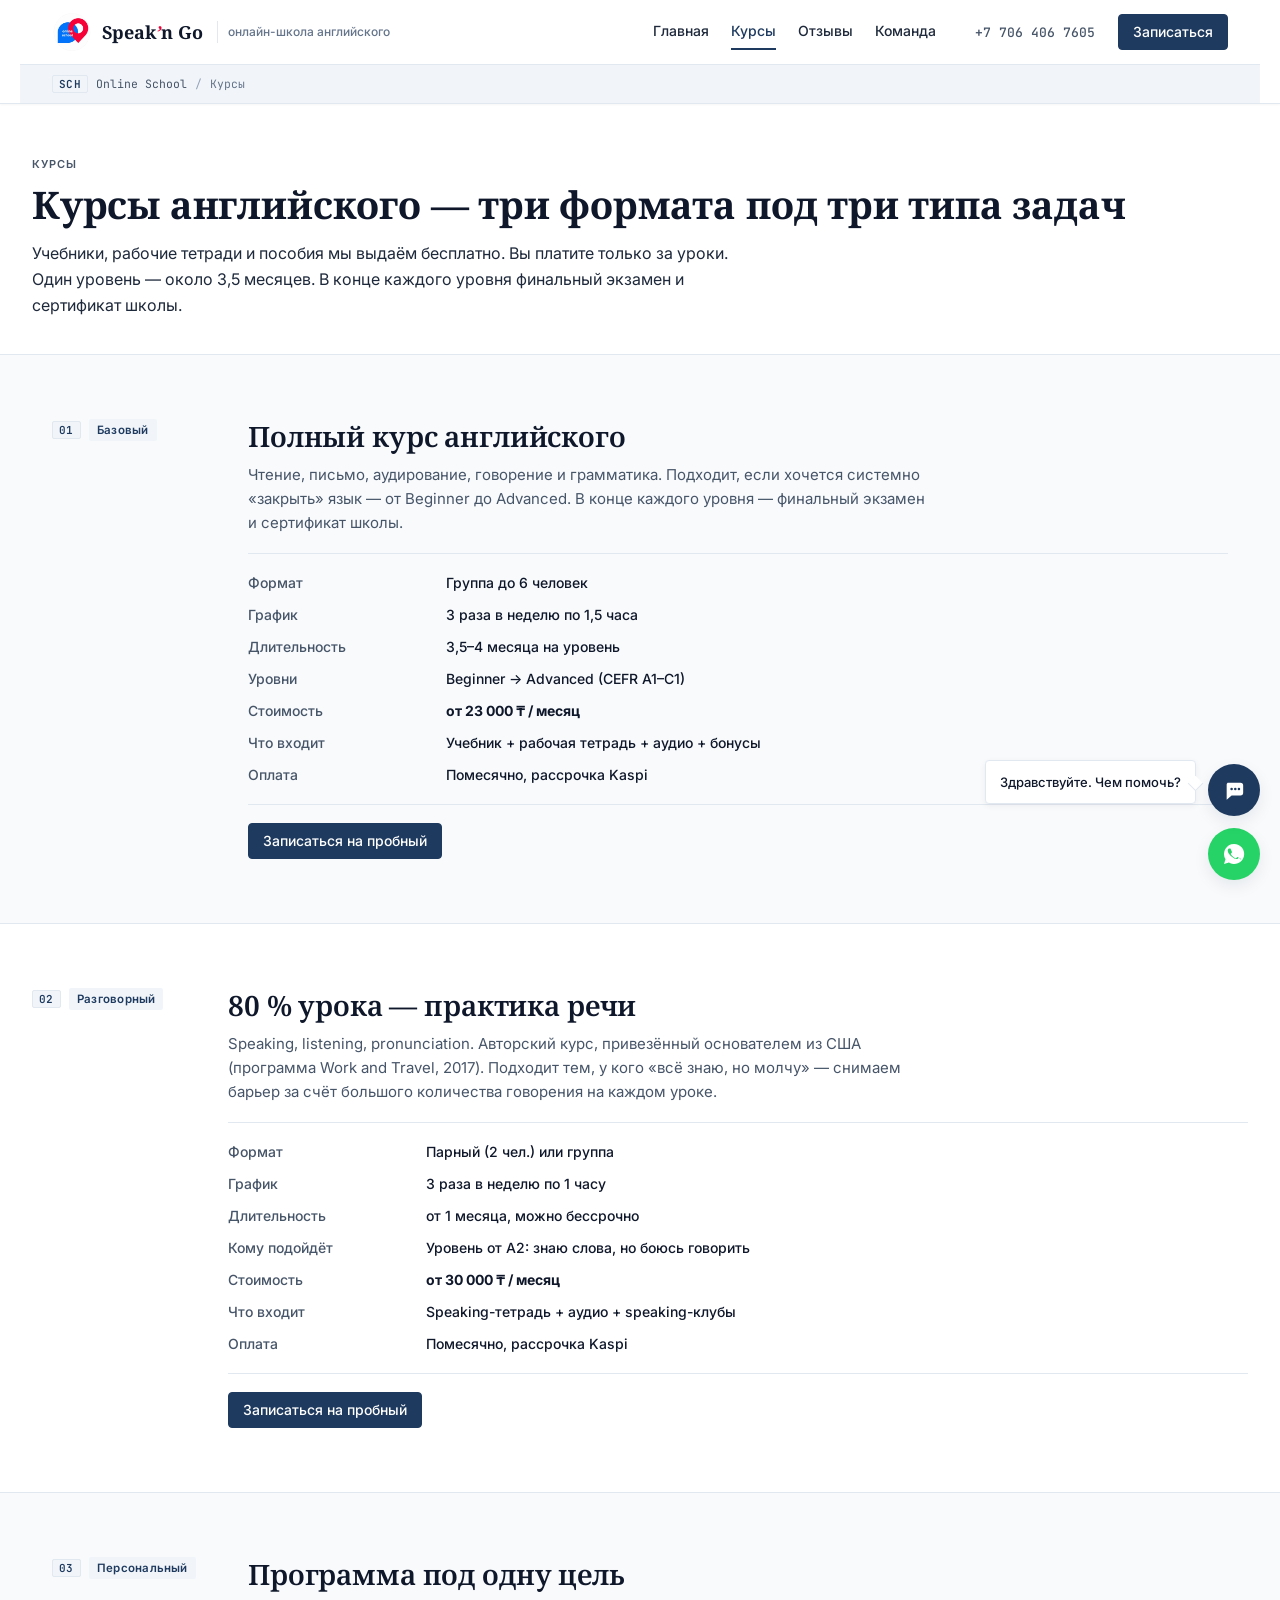
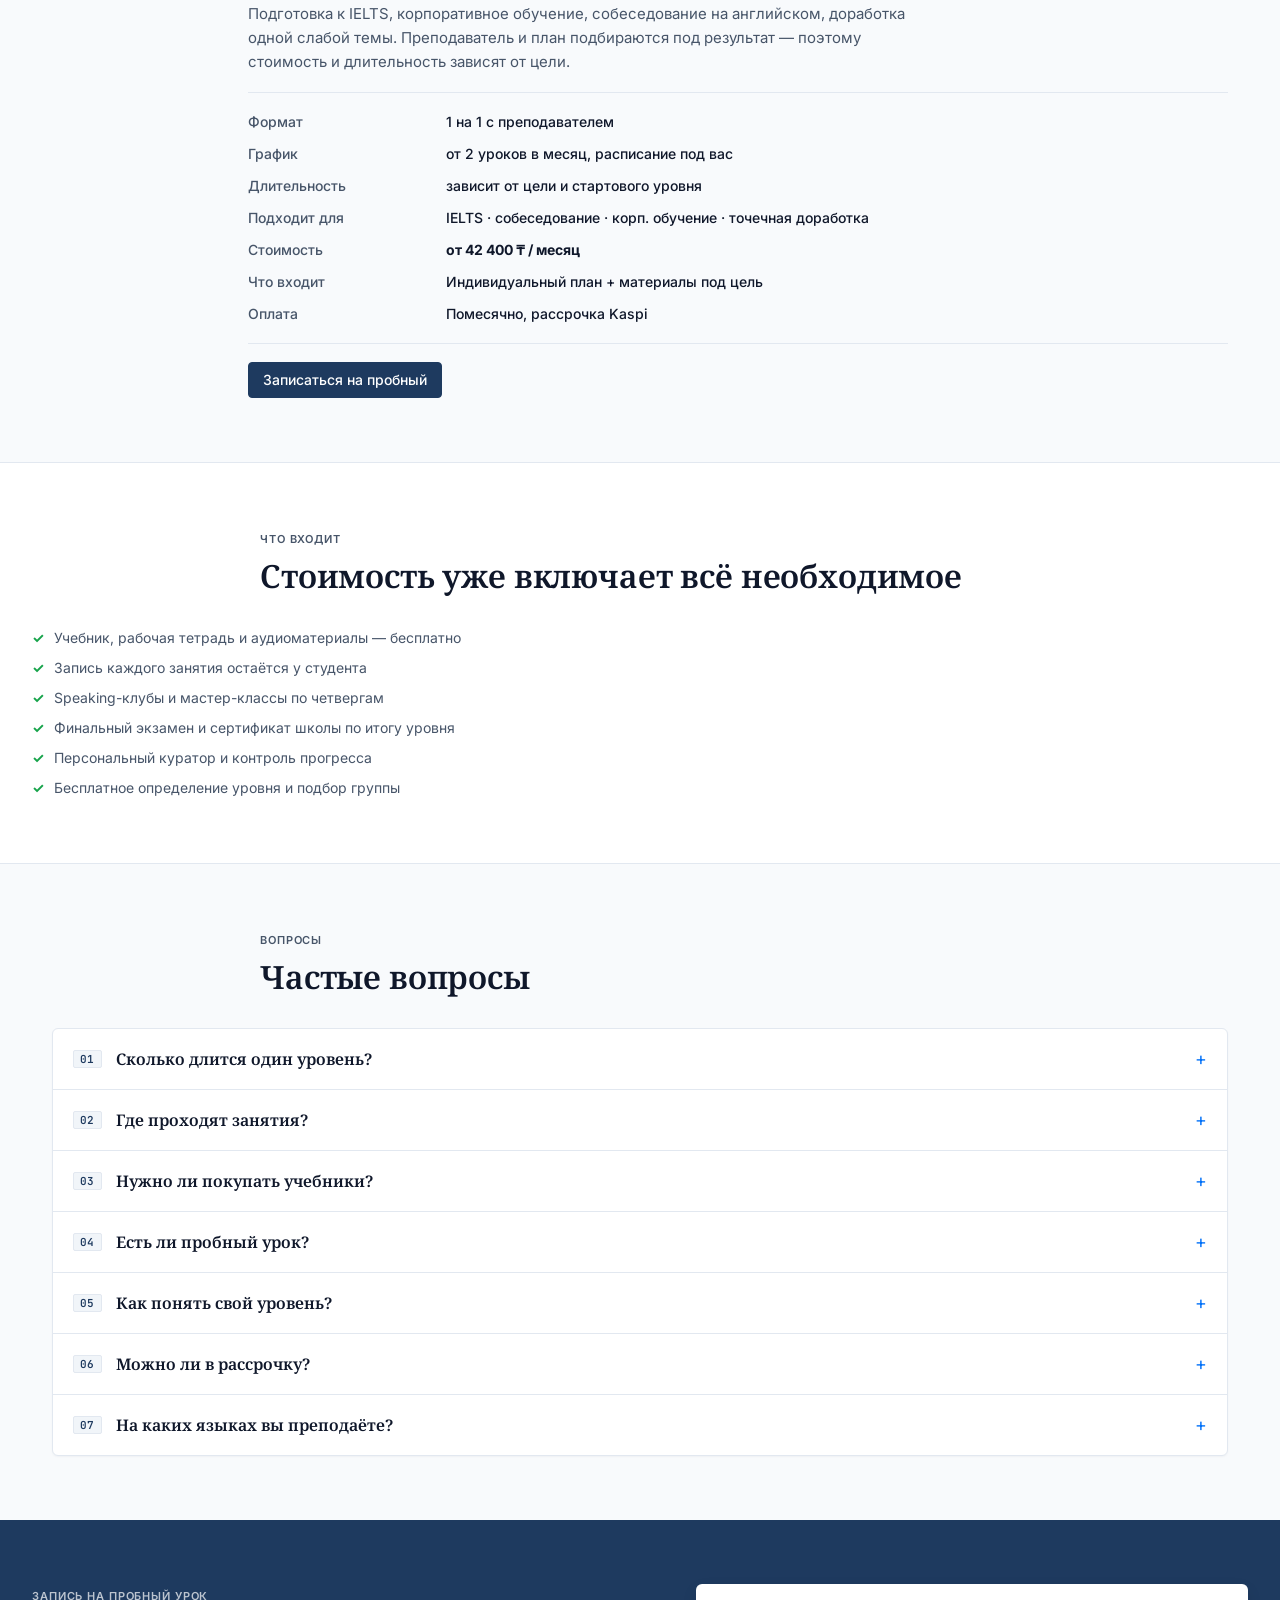
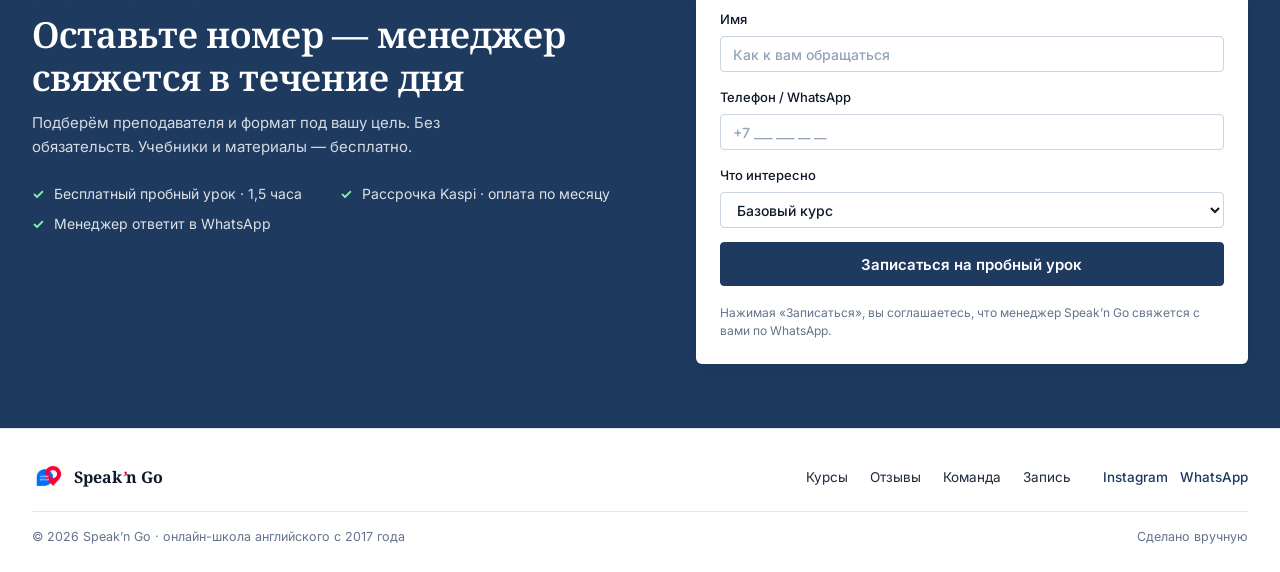
==== commit 7629fd1d: "add WhatsApp float; chat-bubble icon; drop reviews preview from home" ====
--- a/courses.html
+++ b/courses.html
@@ -252,8 +252,11 @@
   </div>
 </footer>
 
-<button class="wa-float" id="chatToggle" aria-controls="chat" aria-expanded="false" aria-label="Открыть чат">
-  <svg width="22" height="22" viewBox="0 0 24 24" aria-hidden="true"><path fill="currentColor" d="M12 2a10 10 0 0 0-8.5 15.2L2 22l4.9-1.5A10 10 0 1 0 12 2Zm5 13.6c-.2.6-1.2 1.2-1.7 1.3-.5.1-1.1.1-1.7-.1-.4-.1-1-.3-1.6-.6a13 13 0 0 1-5.1-4.5 5.7 5.7 0 0 1-1.2-3c0-.6.2-1.2.6-1.6.4-.4.8-.5 1-.5h.7c.2 0 .5-.1.8.6l1.1 2.6c.1.2.1.4 0 .6l-.4.6-.5.6c-.2.2-.3.4-.1.7.2.3.9 1.4 1.9 2.3 1.3 1.1 2.4 1.5 2.7 1.7.3.1.5.1.7-.1l.8-.9c.2-.3.5-.2.7-.1l2.3 1.1c.3.1.5.2.6.4.1.2.1.5-.1 1.1Z"/></svg>
+<a class="wa-float" href="https://wa.me/77064067605" target="_blank" rel="noopener" aria-label="Написать в WhatsApp">
+  <svg width="24" height="24" viewBox="0 0 24 24" aria-hidden="true"><path fill="currentColor" d="M12 2a10 10 0 0 0-8.5 15.2L2 22l4.9-1.5A10 10 0 1 0 12 2Zm5 13.6c-.2.6-1.2 1.2-1.7 1.3-.5.1-1.1.1-1.7-.1-.4-.1-1-.3-1.6-.6a13 13 0 0 1-5.1-4.5 5.7 5.7 0 0 1-1.2-3c0-.6.2-1.2.6-1.6.4-.4.8-.5 1-.5h.7c.2 0 .5-.1.8.6l1.1 2.6c.1.2.1.4 0 .6l-.4.6-.5.6c-.2.2-.3.4-.1.7.2.3.9 1.4 1.9 2.3 1.3 1.1 2.4 1.5 2.7 1.7.3.1.5.1.7-.1l.8-.9c.2-.3.5-.2.7-.1l2.3 1.1c.3.1.5.2.6.4.1.2.1.5-.1 1.1Z"/></svg>
+</a>
+<button class="chat-float" id="chatToggle" aria-controls="chat" aria-expanded="false" aria-label="Открыть чат">
+  <svg width="22" height="22" viewBox="0 0 24 24" aria-hidden="true"><path fill="currentColor" d="M5 4h14a3 3 0 0 1 3 3v8a3 3 0 0 1-3 3H9.4L4 22.5V7a3 3 0 0 1 1-3zm3 7a1.4 1.4 0 1 0 2.8 0 1.4 1.4 0 0 0-2.8 0zm4 0a1.4 1.4 0 1 0 2.8 0 1.4 1.4 0 0 0-2.8 0zm4 0a1.4 1.4 0 1 0 2.8 0 1.4 1.4 0 0 0-2.8 0z"/></svg>
 </button>
 <div class="wa-greeting" id="chatGreeting">Здравствуйте. Чем помочь?</div>
 
--- a/style.css
+++ b/style.css
@@ -305,16 +305,18 @@
 .footer__legal{max-width:var(--max);margin:14px auto 0;display:flex;flex-wrap:wrap;justify-content:space-between;gap:8px;font-size:12.5px;color:var(--muted)}
 
 /* ====================== FLOATING WA + CHAT ====================== */
-.wa-float{
-  position:fixed;right:20px;bottom:20px;z-index:60;
+.wa-float,.chat-float{
+  position:fixed;right:20px;z-index:60;
   width:52px;height:52px;border-radius:50%;
-  background:var(--primary);color:#fff;
   display:inline-flex;align-items:center;justify-content:center;
-  box-shadow:var(--shadow-3);transition:background .15s;
-}
-.wa-float:hover{background:var(--primary-2)}
+  color:#fff;box-shadow:var(--shadow-3);transition:background .15s,transform .15s;
+}
+.wa-float{bottom:20px;background:#25D366}
+.wa-float:hover{background:#1FB857}
+.chat-float{bottom:84px;background:var(--primary)}
+.chat-float:hover{background:var(--primary-2)}
 .wa-greeting{
-  position:fixed;right:84px;bottom:30px;z-index:59;
+  position:fixed;right:84px;bottom:96px;z-index:59;
   background:var(--surface);color:var(--ink);
   padding:10px 14px;font-size:13px;font-weight:500;
   border:1px solid var(--border);border-radius:var(--r);box-shadow:var(--shadow-2);
@@ -324,7 +326,7 @@
 .wa-greeting::after{content:"";position:absolute;right:-6px;bottom:14px;width:10px;height:10px;background:var(--surface);transform:rotate(45deg);border-right:1px solid var(--border);border-bottom:1px solid var(--border)}
 
 .chat{
-  position:fixed;right:20px;bottom:84px;z-index:61;
+  position:fixed;right:20px;bottom:148px;z-index:61;
   width:min(360px,calc(100vw - 40px));max-height:min(560px,calc(100vh - 130px));
   background:var(--surface);border:1px solid var(--border);border-radius:var(--r-xl);
   box-shadow:var(--shadow-4);display:flex;flex-direction:column;overflow:hidden;
@@ -350,7 +352,10 @@
 
 @media (max-width:520px){
   .wa-greeting{display:none}
-  .chat{right:12px;left:12px;width:auto;bottom:80px}
+  .chat{right:12px;left:12px;width:auto;bottom:144px;max-height:calc(100vh - 180px)}
+  .wa-float,.chat-float{right:14px}
+  .wa-float{bottom:14px}
+  .chat-float{bottom:78px}
 }
 
 /* ====================== MULTI-PAGE EXTRAS ====================== */
